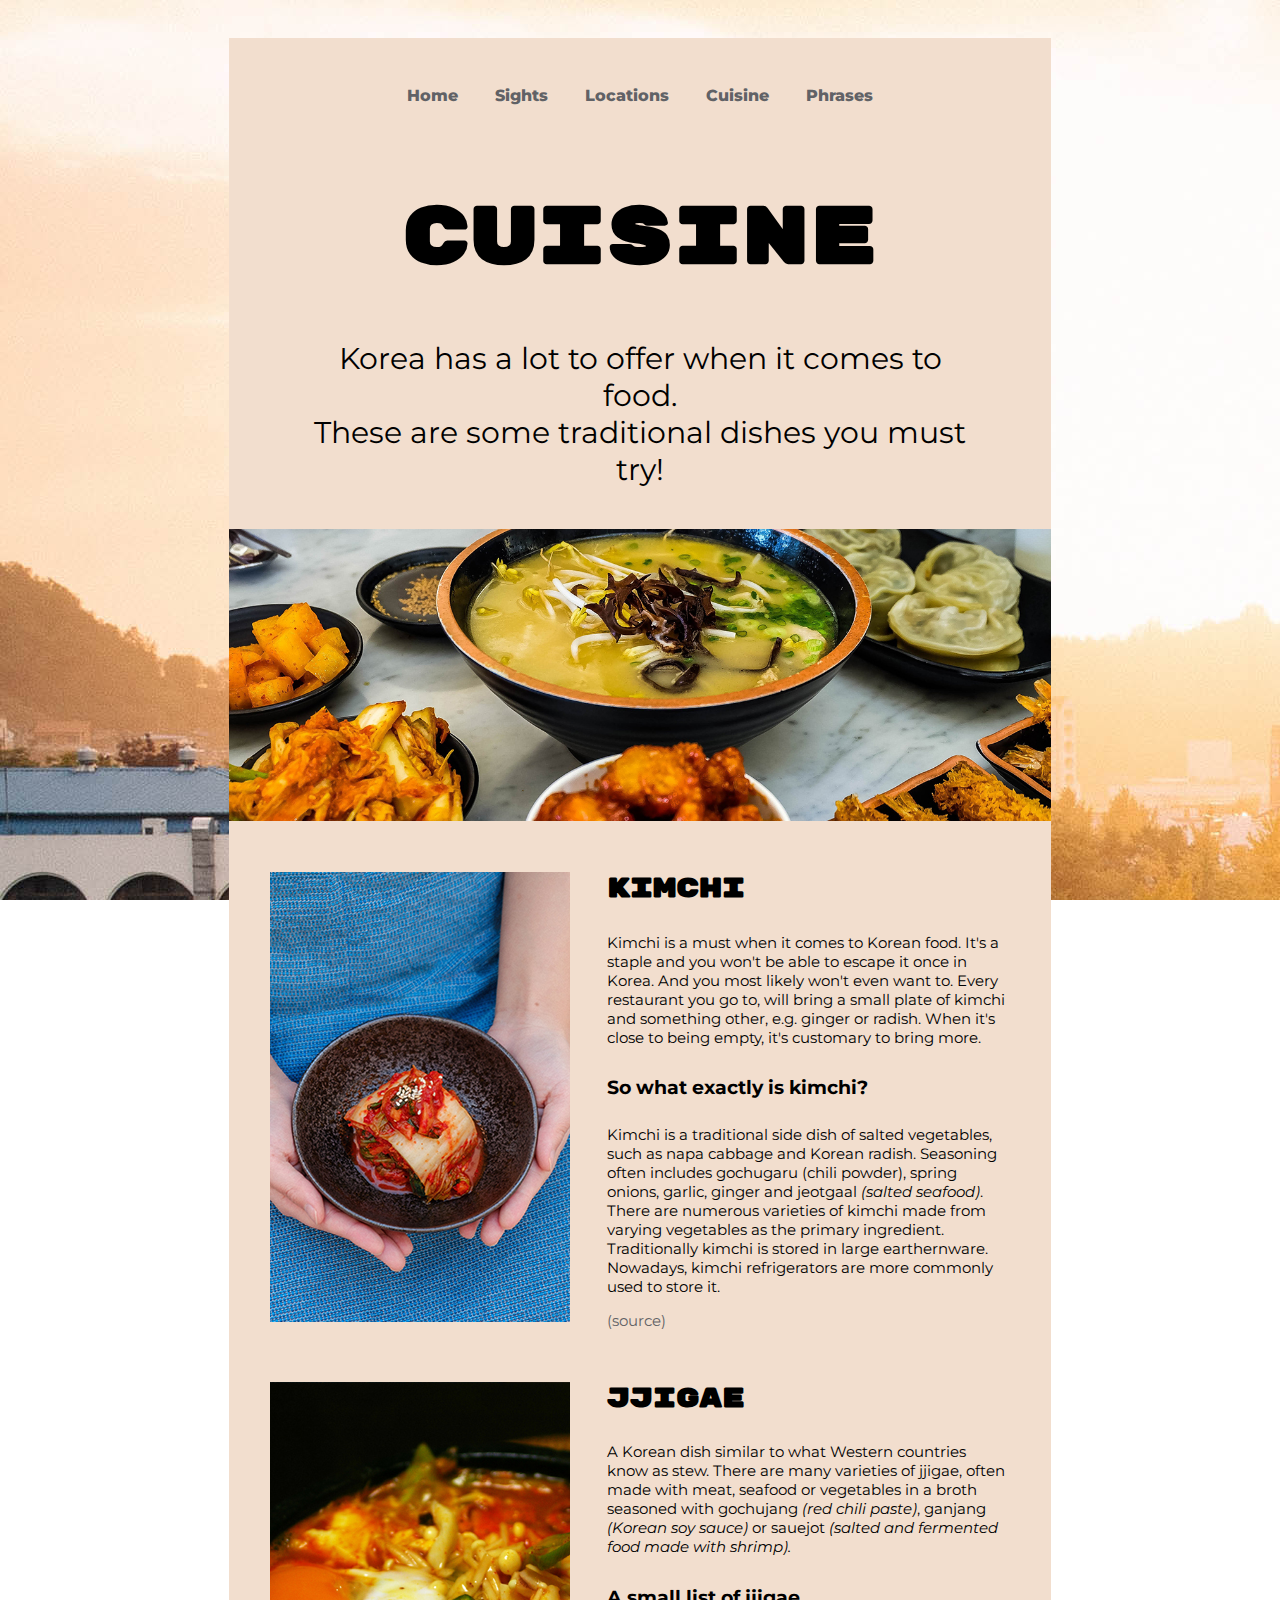
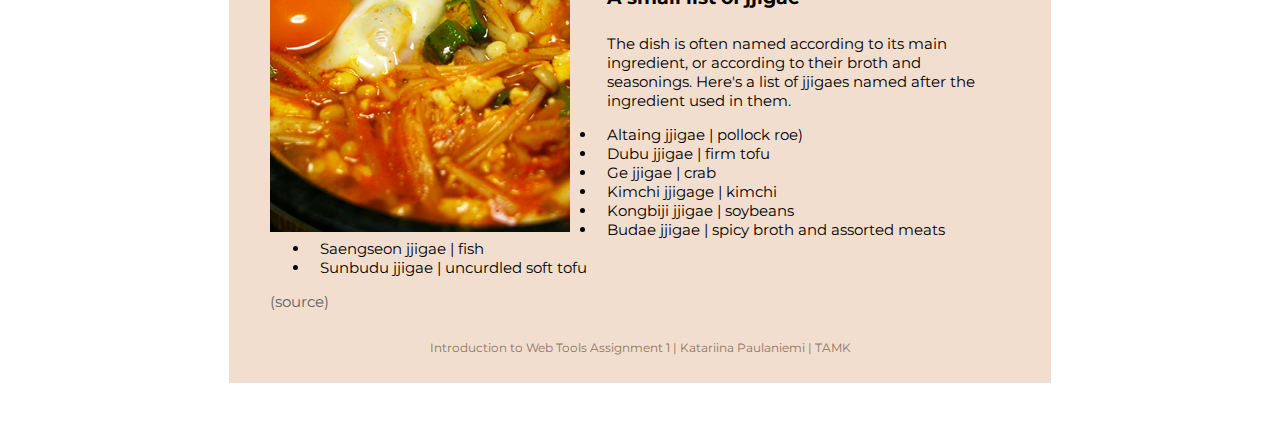
==== cuisine.html @ c137ea62 "Add files via upload" ====
<!DOCTYPE html>
<html lang="en">
<head>
    <meta charset="UTF-8">
    <meta name="viewport" content="width=device-width, initial-scale=1.0">
    <title>Small Korea Guide | Cuisine</title>
    <link rel="stylesheet" href="styles.css">
    <link rel="preconnect" href="https://fonts.gstatic.com">
    <link href="https://fonts.googleapis.com/css2?family=Montserrat:wght@400;800&family=Rubik+Mono+One&display=swap" rel="stylesheet">
</head>
<body>
    <div id="container">
        <nav>
            <a href="index.html">Home</a>
            <a href="sights.html">Sights</a>
            <a href="locations.html">Locations</a>
            <a href="cuisine.html">Cuisine</a>
            <a href="phrases.html">Phrases</a>
        </nav>

        <div id="header">
            <h1>Cuisine</h1> 
            <p class="header">Korea has a lot to offer when it comes to food. <br>These are some traditional dishes you must try!</p>
        </div>

        <img src="img/food.jpg" alt="korean food" class="center">

        <div id="container2">
            <div class="clearfix">
                <img src="img/kimchi.jpg" alt="kimchi" class="content">
                <h3>Kimchi</h3>
                <p>Kimchi is a must when it comes to Korean food. It's a staple and you won't be able to escape it once in Korea. And you most likely won't even want to. Every restaurant you go to, will bring a small plate of kimchi and something other, e.g. ginger or radish. When it's close to being empty, it's customary to bring more.</p>
                <h4>So what exactly is kimchi?</h4>
                <p>Kimchi is a traditional side dish of salted vegetables, such as napa cabbage and Korean radish. Seasoning often includes gochugaru (chili powder), spring onions, garlic, ginger and jeotgaal <i>(salted seafood)</i>. There are numerous varieties of kimchi made from varying vegetables as the primary ingredient. Traditionally kimchi is stored in large earthernware. Nowadays, kimchi refrigerators are more commonly used to store it.</p>
                <a href="https://en.wikipedia.org/wiki/Kimchi" target="_blank" class="sourcelink">(source)</a>
            </div>
        </div>

        <div id="container3">
            <div class="clearfix">
                <img src="img/jjigae.jpg" alt="jjigae" class="content">
                <h3>Jjigae</h3>
                <p>A Korean dish similar to what Western countries know as stew. There are many varieties of jjigae, often made with meat, seafood or vegetables in a broth seasoned with gochujang <i>(red chili paste)</i>, ganjang <i>(Korean soy sauce)</i> or sauejot <i>(salted and fermented food made with shrimp).</i> </p>
                <h4>A small list of jjigae</h4>
                <p>The dish is often named according to its main ingredient, or according to their broth and seasonings. Here's a list of jjigaes named after the ingredient used in them.</p>
                <ul>
                    <li>Altaing jjigae | pollock roe)</li>
                    <li>Dubu jjigae | firm tofu</li>
                    <li>Ge jjigae | crab </li>
                    <li>Kimchi jjigage | kimchi</li>
                    <li>Kongbiji jjigae | soybeans</li>
                    <li>Budae jjigae | spicy broth and assorted meats</li>
                    <li>Saengseon jjigae | fish</li>
                    <li>Sunbudu jjigae | uncurdled soft tofu</li>
                </ul>
                <a href="https://en.wikipedia.org/wiki/Jjigae" target="_blank" class="sourcelink">(source)</a>
            </div>
        </div>
        
        <div class="clearfix"></div>   
        <footer>
            <p class="footer">Introduction to Web Tools Assignment 1 | Katariina Paulaniemi | TAMK</p> 
        </footer>
    </div>
</body>
</html>
---- styles.css ----
/* Body elements */

body {
    background-image: url('img/background_s.jpg');
    background-attachment: fixed;
    overflow-x: hidden;
}

#container {
    background-color:  #f2dece;
    width: 65%; 
    max-width: 1330px; 
    margin: auto; 
    margin-top: 3%; 
    margin-bottom: 3%;
}

#container-for-table {
    width: 65%; 
    margin: auto; 
    margin-top: 5%; 
    margin-bottom: 3%;
}

#container2 {
    float: left;
    padding-right: 5%;
    padding-left: 5%;
    padding-top: 3%;
}

#container3 {
    float: left;
    padding-right: 5%;
    padding-left: 5%;
    padding-top: 3%;
}

.center { 
    display: block;
    margin-left: auto;
    margin-right: auto;
    width: 100%;
  }

nav {
    height: 2em;
    padding: 1em;
    padding-top: 3em;
    text-align: center;
    font-family: 'Montserrat', sans-serif;
    font-weight: 800;
}

#header{
    text-align: center;
    padding-left: 10%;
    padding-right: 10%;
    margin-bottom: 5%;
}

section {
    -webkit-column-count: 4; /* Chrome, Safari, Opera */
    -moz-column-count: 4; /* Firefox */
    column-count: 4;
    max-width: 95%; 
    margin: auto;
}

article {
    clear: both;
    text-align: center;
    padding: 3%;
    background-color: #fff;
    min-height: 410px;
}

.clearfix::after {
    content: "";
    clear: both;
    display: table;
}

img.content {
    float: left;
    padding-right: 5%;
}

img.article {
    max-width: 100%;
    height: auto;
    transition: filter .5s ease-in-out;
    -webkit-filter: grayscale(0%); /* Ch 23+, Saf 6.0+, BB 10.0+ */
    filter: grayscale(0%); /* FF 35+ */
}

img.article:hover {
    -webkit-filter: grayscale(100%); /* Ch 23+, Saf 6.0+, BB 10.0+ */
    filter: grayscale(100%); /* FF 35+ */
  }

img {
    max-width: 100%;
    height: auto;
}

table {
    font-family: 'Montserrat', sans-serif;
    border-collapse: collapse;
    width: 100%;
}

th, td {
    border: none;
    font-size: 15px;
    text-align: left;
    padding: 0.5em;
}

  tr:nth-child(even) {
    background-color: #fdefe3;
}  

footer{
    text-align: center;
    padding: 2%;
}


/* Text elements */

p, ul, .sourcelink {
    font-family: 'Montserrat', sans-serif;
    font-size: 15px;
}

p.header {
    font-size: 30px;
}

p.footer {
    font-size: 12px;
    color: #917560;
}

li {
    padding-left: 10px;
}

h1 {
    font-family: 'Rubik Mono One', sans-;
    font-size: 5em;
}

h2 {
    font-family: 'Rubik Mono One', sans-;
}

h3 {
    font-family: 'Rubik Mono One', sans-;
    font-size: 1.7em;
}

h4 {
    font-family: 'Montserrat', sans-serif;
    font-size: 1.2em;
    margin-top: 1.5em;
}

.text {
    padding-left: 10px;
}

nav a {
    padding: 1em;
    text-decoration: none;
}

article a:link, article a:visited, article a:hover, article a:active {
    color: #000;
}

a:link, a:visited {
    color: #616266;
    text-decoration: none;
}

a:hover, a:active {
    color: #2a2926;
    text-decoration: none;
}
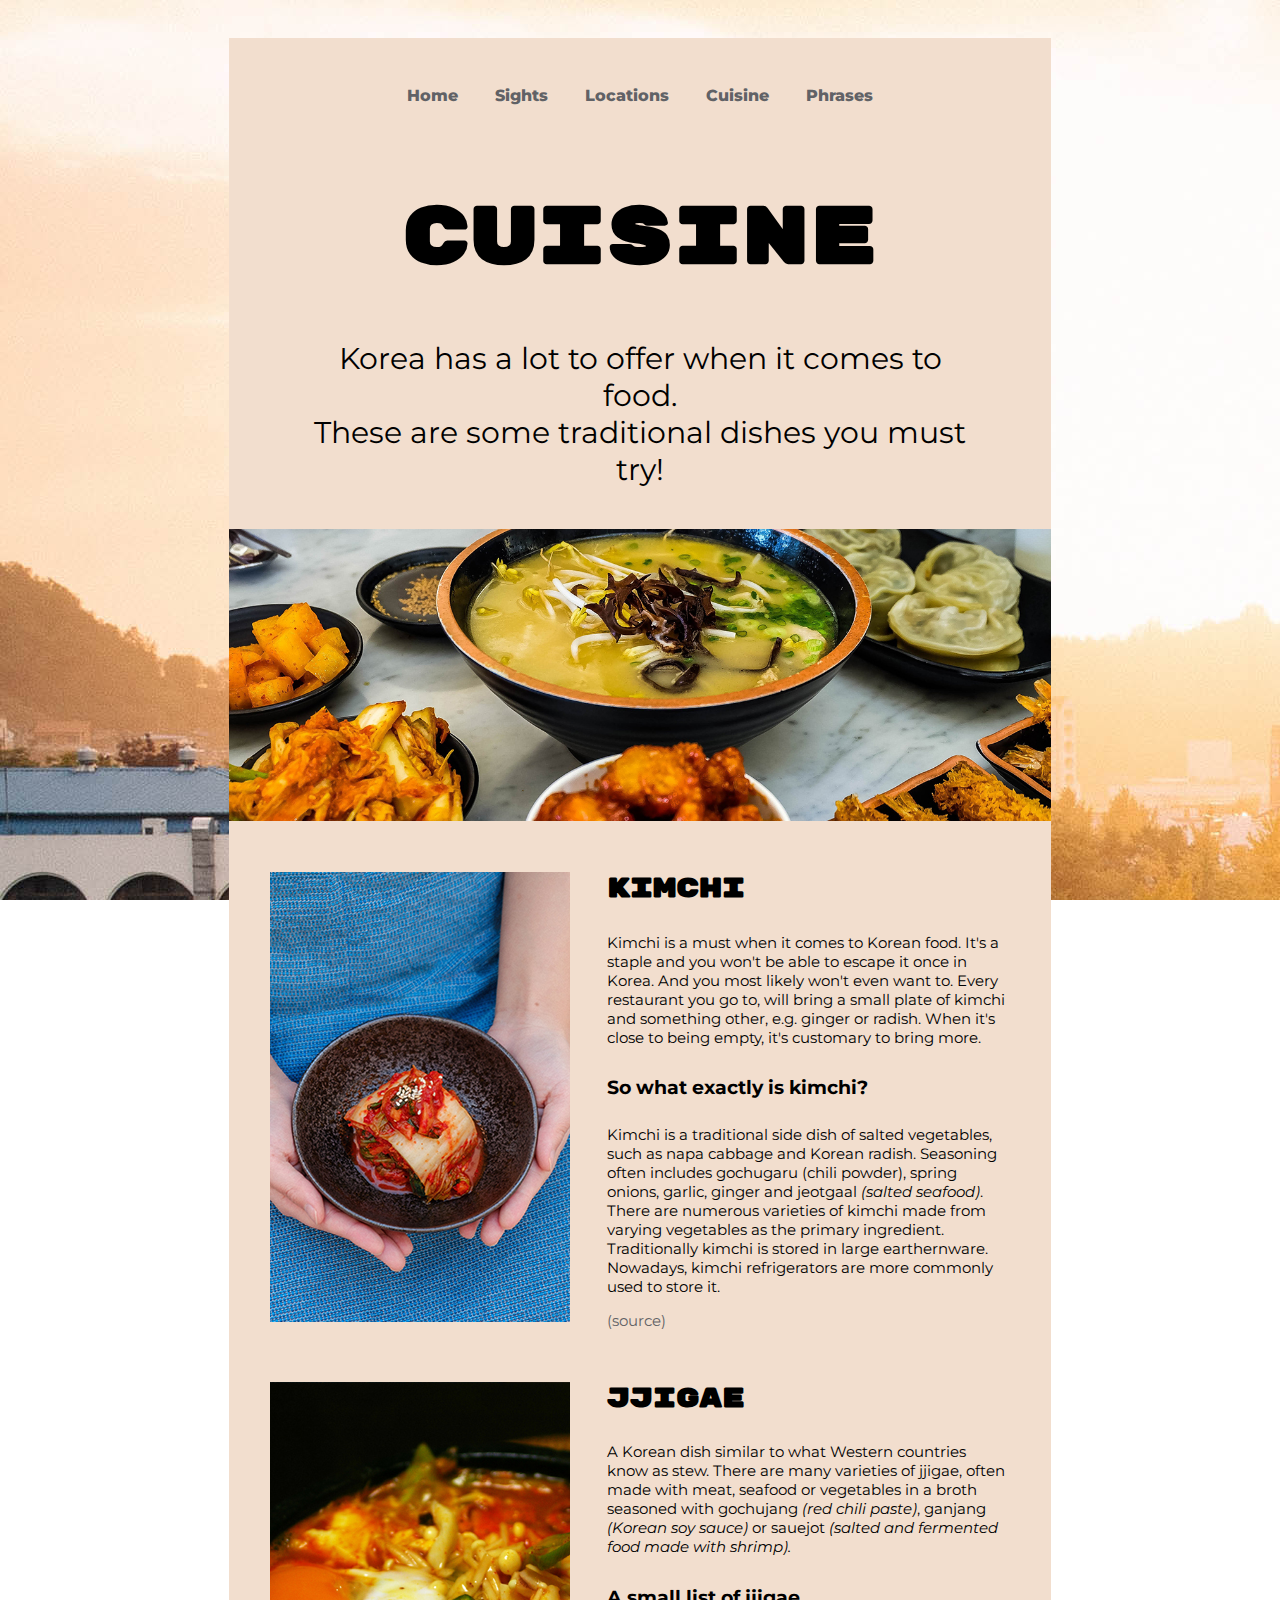
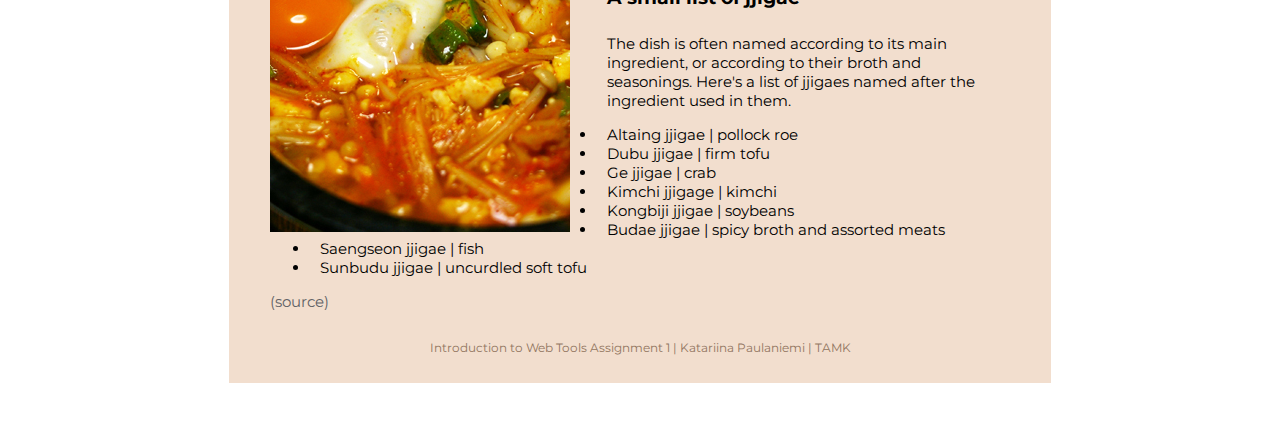
==== commit 80a49338: "Update cuisine.html" ====
--- a/cuisine.html
+++ b/cuisine.html
@@ -44,7 +44,7 @@
                 <h4>A small list of jjigae</h4>
                 <p>The dish is often named according to its main ingredient, or according to their broth and seasonings. Here's a list of jjigaes named after the ingredient used in them.</p>
                 <ul>
-                    <li>Altaing jjigae | pollock roe)</li>
+                    <li>Altaing jjigae | pollock roe</li>
                     <li>Dubu jjigae | firm tofu</li>
                     <li>Ge jjigae | crab </li>
                     <li>Kimchi jjigage | kimchi</li>
@@ -63,4 +63,4 @@
         </footer>
     </div>
 </body>
-</html>+</html>
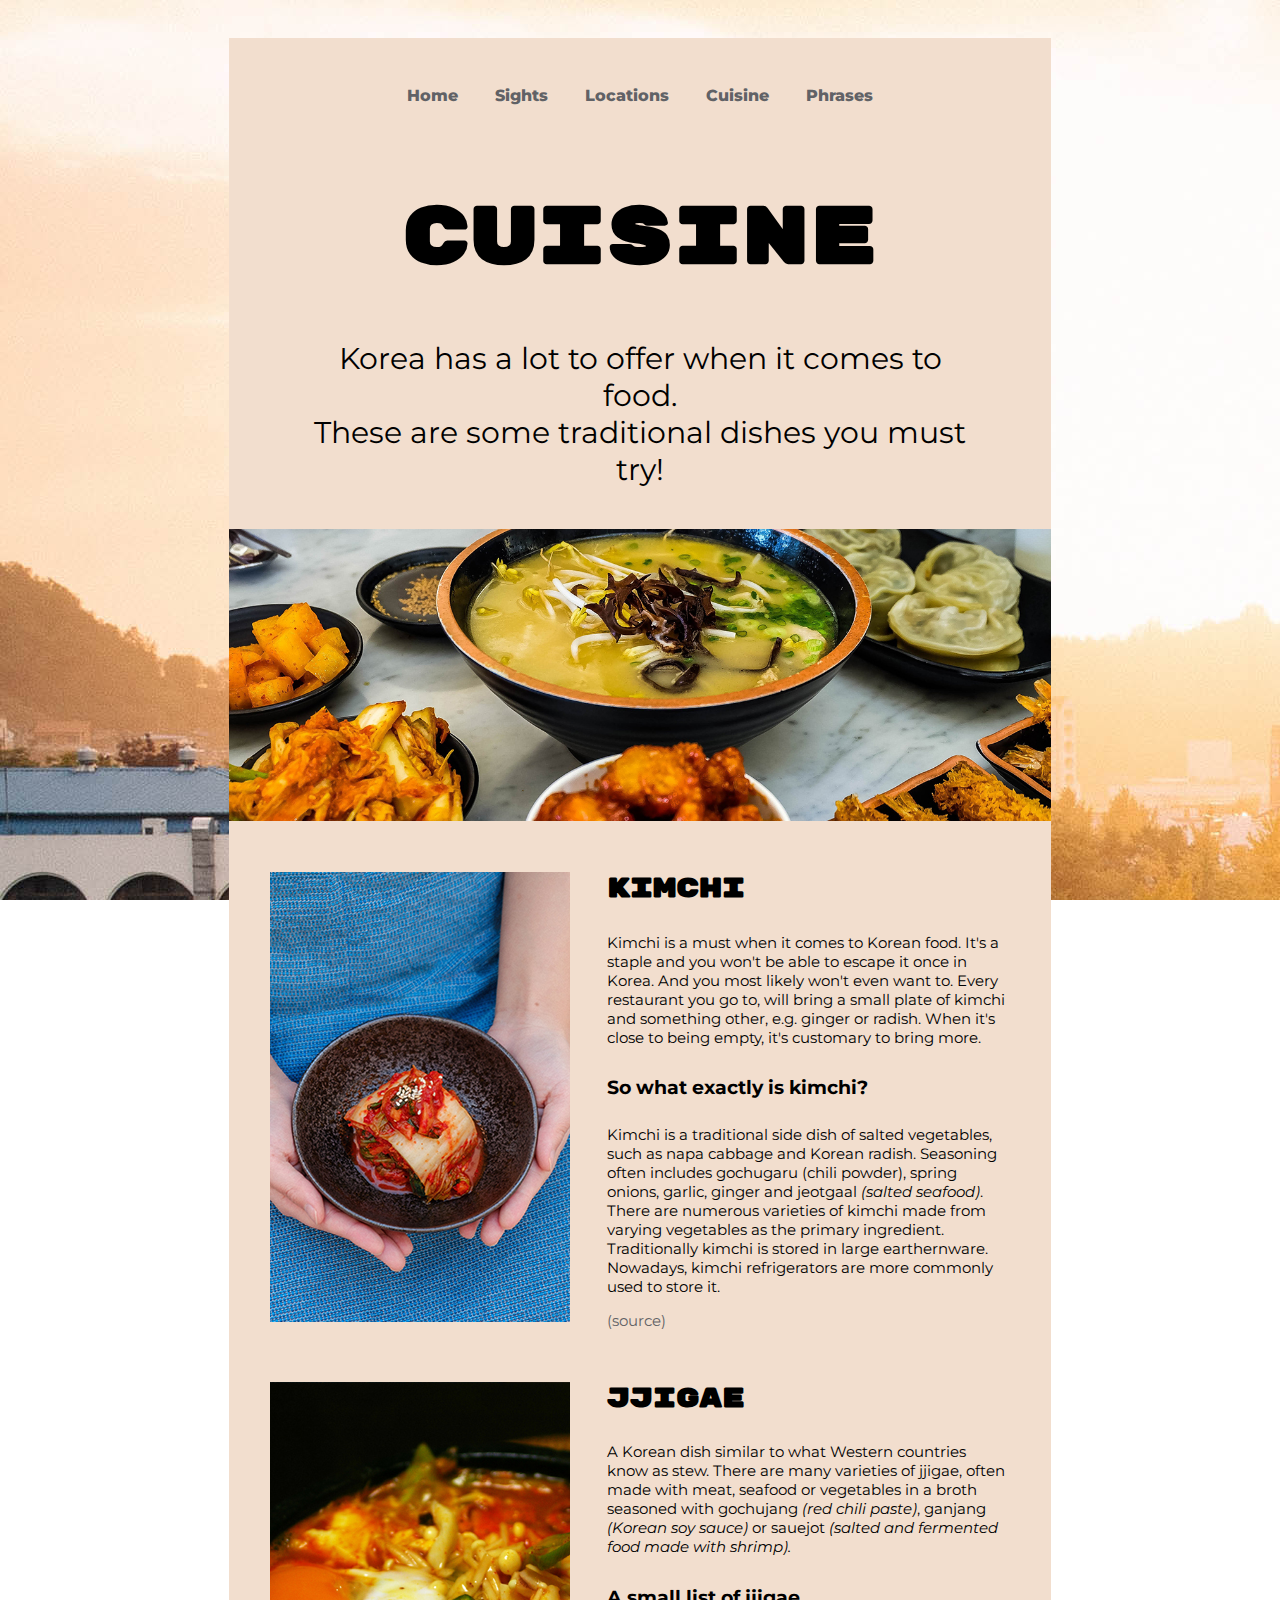
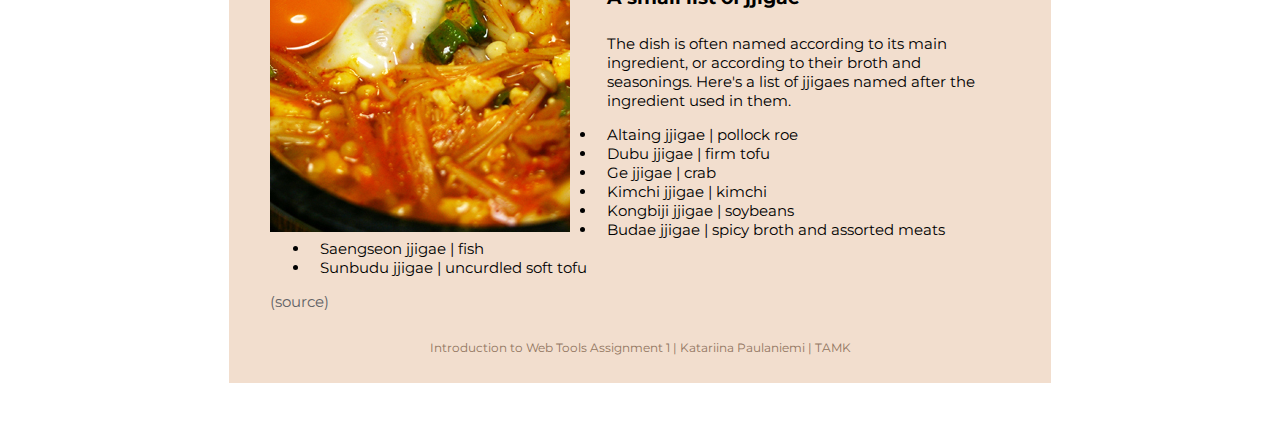
==== commit d68a16b6: "Update cuisine.html" ====
--- a/cuisine.html
+++ b/cuisine.html
@@ -47,7 +47,7 @@
                     <li>Altaing jjigae | pollock roe</li>
                     <li>Dubu jjigae | firm tofu</li>
                     <li>Ge jjigae | crab </li>
-                    <li>Kimchi jjigage | kimchi</li>
+                    <li>Kimchi jjigae | kimchi</li>
                     <li>Kongbiji jjigae | soybeans</li>
                     <li>Budae jjigae | spicy broth and assorted meats</li>
                     <li>Saengseon jjigae | fish</li>
